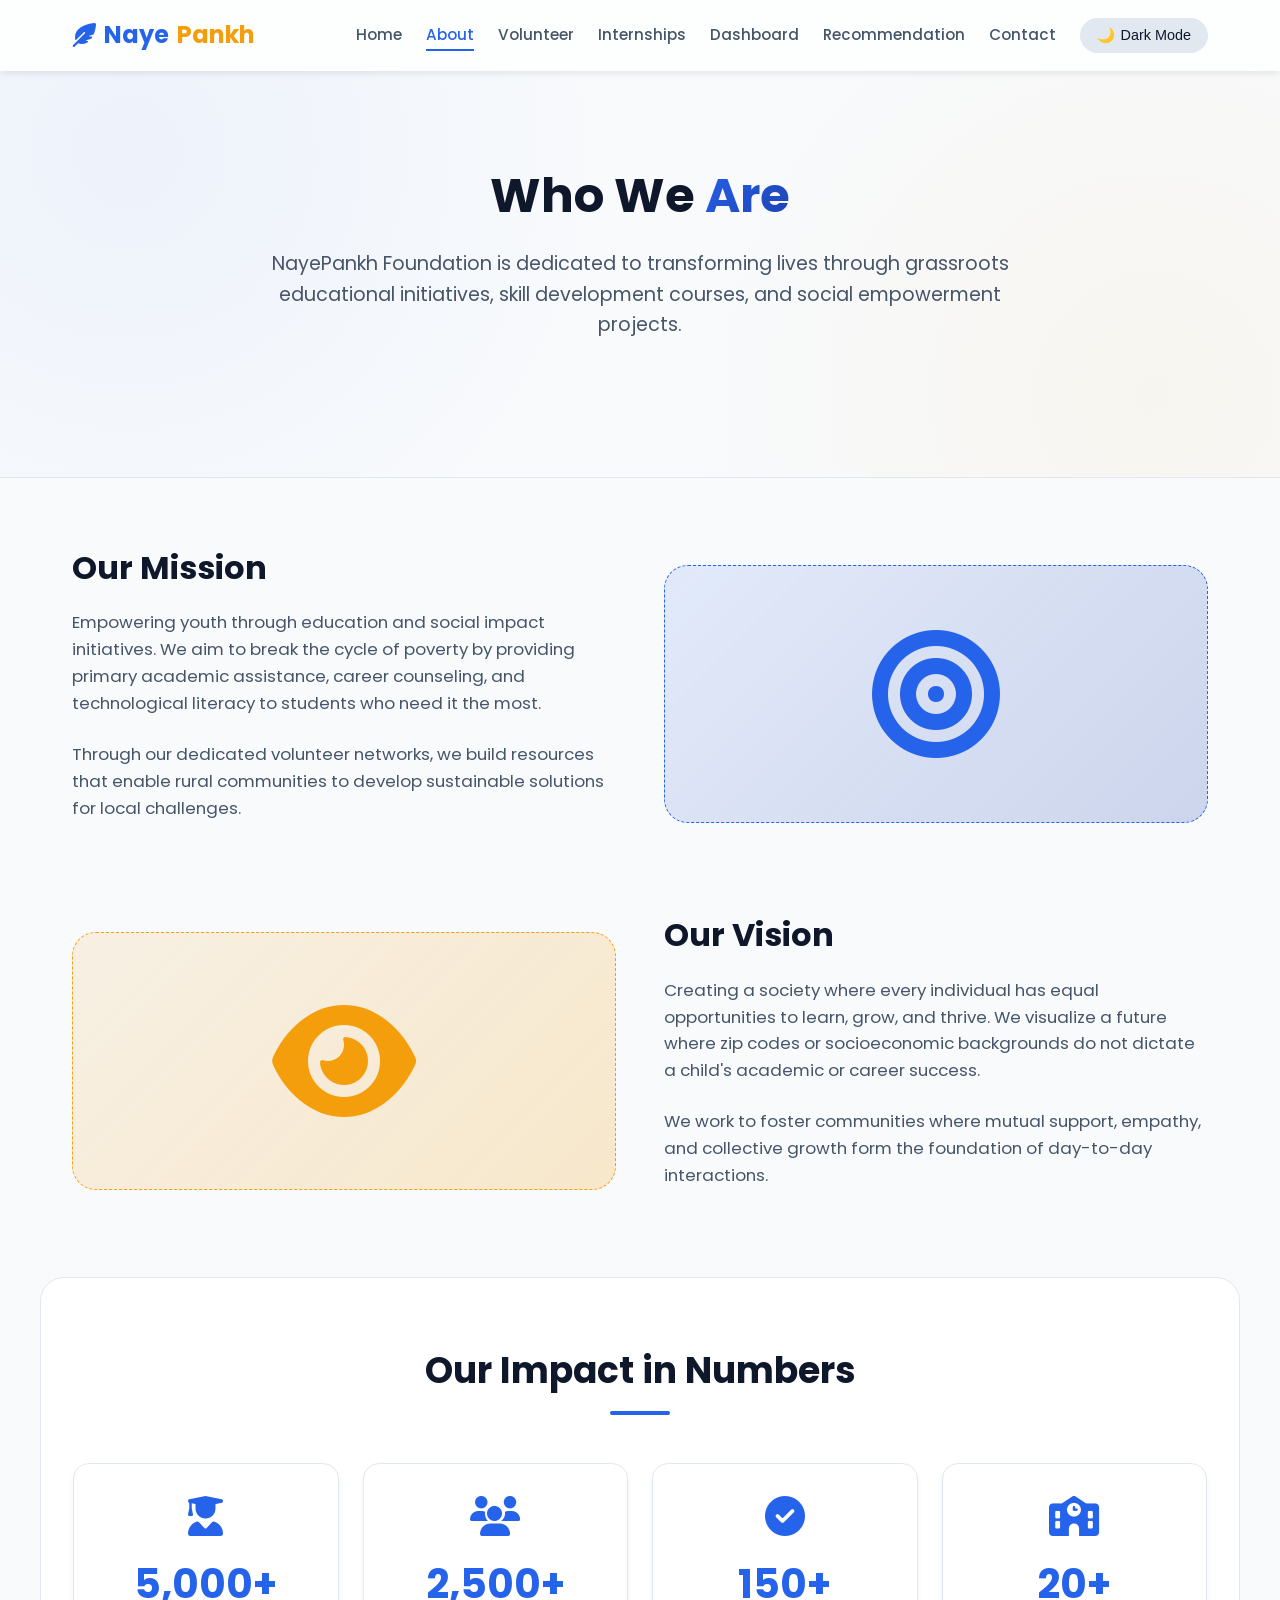
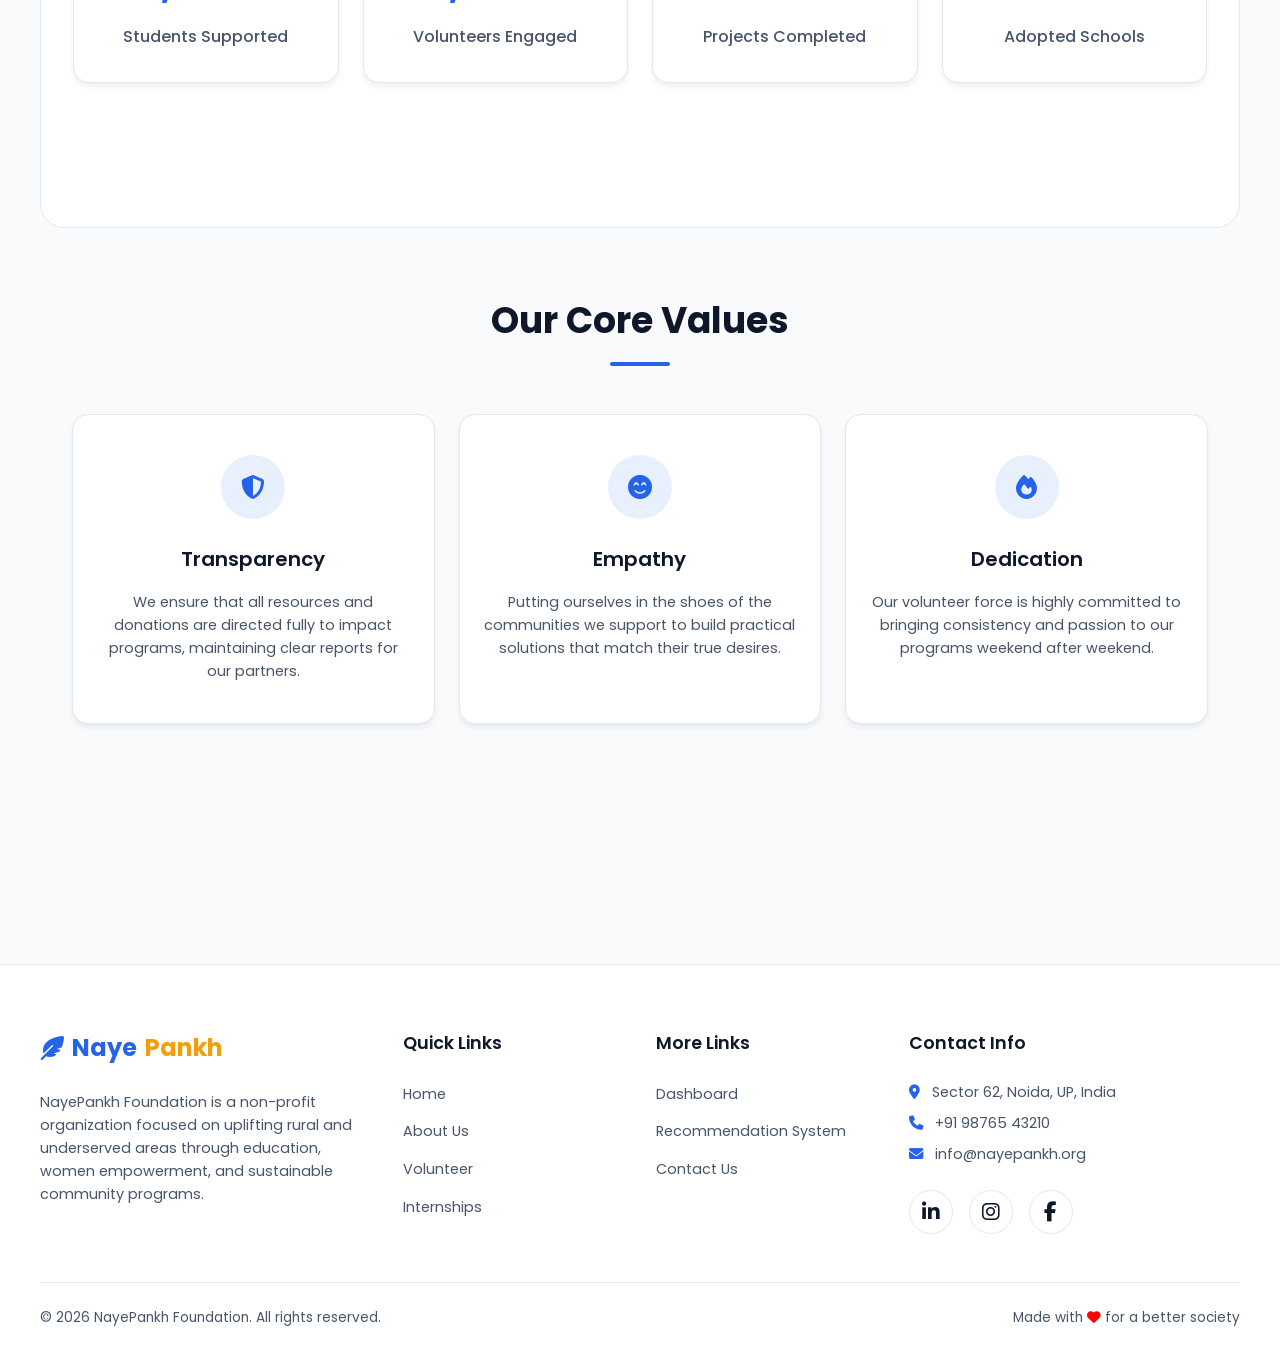
==== about.html @ 159886ed "Add files via upload" ====
<!DOCTYPE html>
<html lang="en">
<head>
  <meta charset="UTF-8">
  <meta name="viewport" content="width=device-width, initial-scale=1.0">
  <title>About Us - NayePankh Foundation</title>
  <!-- Google Fonts Poppins -->
  <link href="https://fonts.googleapis.com/css2?family=Poppins:wght@300;400;500;600;700&display=swap" rel="stylesheet">
  <!-- FontAwesome for Icons -->
  <link rel="stylesheet" href="https://cdnjs.cloudflare.com/ajax/libs/font-awesome/6.4.0/css/all.min.css">
  <!-- Stylesheets -->
  <link rel="stylesheet" href="css/style.css">
  <!-- Darkmode detection script to prevent FOUC -->
  <script src="js/darkmode.js"></script>
</head>
<body>

  <!-- Navigation Bar -->
  <header class="navbar-container">
    <div class="navbar">
      <div class="logo-container">
        <a href="index.html" class="logo">
          <i class="fa-solid fa-feather-pointed"></i> Naye<span>Pankh</span>
        </a>
      </div>
      
      <button class="mobile-nav-toggle" aria-label="Toggle Navigation">
        <span></span>
        <span></span>
        <span></span>
      </button>

      <nav class="nav-links">
        <a href="index.html" class="nav-link">Home</a>
        <a href="about.html" class="nav-link active">About</a>
        <a href="volunteer.html" class="nav-link">Volunteer</a>
        <a href="internship.html" class="nav-link">Internships</a>
        <a href="dashboard.html" class="nav-link">Dashboard</a>
        <a href="recommendation.html" class="nav-link">Recommendation</a>
        <a href="contact.html" class="nav-link">Contact</a>
        <button class="btn-theme-toggle" id="theme-toggle">
          <span id="theme-toggle-icon">🌙</span> <span id="theme-toggle-text">Dark Mode</span>
        </button>
      </nav>
    </div>
  </header>

  <!-- Hero / Header Section -->
  <section class="hero fade-in">
    <div class="hero-content">
      <h1>Who We <span>Are</span></h1>
      <p>NayePankh Foundation is dedicated to transforming lives through grassroots educational initiatives, skill development courses, and social empowerment projects.</p>
    </div>
  </section>

  <!-- Mission & Vision Section -->
  <section class="container slide-up">
    <div class="about-sections">
      
      <!-- Mission Row -->
      <div class="about-row">
        <div class="about-text">
          <h3>Our Mission</h3>
          <p>Empowering youth through education and social impact initiatives. We aim to break the cycle of poverty by providing primary academic assistance, career counseling, and technological literacy to students who need it the most.</p>
          <p>Through our dedicated volunteer networks, we build resources that enable rural communities to develop sustainable solutions for local challenges.</p>
        </div>
        <div style="background: linear-gradient(135deg, rgba(37,99,235,0.1) 0%, rgba(30,64,175,0.2) 100%); border-radius: 24px; padding: 4rem 2rem; display: flex; justify-content: center; align-items: center; border: 1px dashed var(--primary);">
          <i class="fa-solid fa-bullseye" style="font-size: 8rem; color: var(--primary);"></i>
        </div>
      </div>

      <!-- Vision Row -->
      <div class="about-row" style="direction: rtl;">
        <!-- Text container goes left visually in light modes, but we override typography direction below -->
        <div class="about-text" style="direction: ltr; text-align: left;">
          <h3>Our Vision</h3>
          <p>Creating a society where every individual has equal opportunities to learn, grow, and thrive. We visualize a future where zip codes or socioeconomic backgrounds do not dictate a child's academic or career success.</p>
          <p>We work to foster communities where mutual support, empathy, and collective growth form the foundation of day-to-day interactions.</p>
        </div>
        <div style="background: linear-gradient(135deg, rgba(245,158,11,0.1) 0%, rgba(245,158,11,0.2) 100%); border-radius: 24px; padding: 4rem 2rem; display: flex; justify-content: center; align-items: center; border: 1px dashed var(--accent);">
          <i class="fa-solid fa-eye" style="font-size: 8rem; color: var(--accent);"></i>
        </div>
      </div>

    </div>
  </section>

  <!-- Impact Metrics Section -->
  <section class="container slide-up" style="background-color: var(--surface); border-radius: 24px; border: 1px solid var(--border-color); padding: 4rem 2rem;">
    <h2 class="section-title">Our Impact in Numbers</h2>
    <div class="stats-grid">
      <div class="stats-card hover-scale">
        <i class="fa-solid fa-user-graduate" style="font-size: 2.5rem; color: var(--primary); margin-bottom: 1rem;"></i>
        <h3>5,000+</h3>
        <p>Students Supported</p>
      </div>
      <div class="stats-card hover-scale">
        <i class="fa-solid fa-users" style="font-size: 2.5rem; color: var(--primary); margin-bottom: 1rem;"></i>
        <h3>2,500+</h3>
        <p>Volunteers Engaged</p>
      </div>
      <div class="stats-card hover-scale">
        <i class="fa-solid fa-circle-check" style="font-size: 2.5rem; color: var(--primary); margin-bottom: 1rem;"></i>
        <h3>150+</h3>
        <p>Projects Completed</p>
      </div>
      <div class="stats-card hover-scale">
        <i class="fa-solid fa-school" style="font-size: 2.5rem; color: var(--primary); margin-bottom: 1rem;"></i>
        <h3>20+</h3>
        <p>Adopted Schools</p>
      </div>
    </div>
  </section>

  <!-- Core Values -->
  <section class="container slide-up">
    <h2 class="section-title">Our Core Values</h2>
    <div class="programs-grid" style="grid-template-columns: repeat(3, 1fr);">
      <div class="program-card hover-scale">
        <div class="icon-wrapper">
          <i class="fa-solid fa-shield-halved"></i>
        </div>
        <h4>Transparency</h4>
        <p>We ensure that all resources and donations are directed fully to impact programs, maintaining clear reports for our partners.</p>
      </div>
      <div class="program-card hover-scale">
        <div class="icon-wrapper">
          <i class="fa-solid fa-face-smile-beam"></i>
        </div>
        <h4>Empathy</h4>
        <p>Putting ourselves in the shoes of the communities we support to build practical solutions that match their true desires.</p>
      </div>
      <div class="program-card hover-scale">
        <div class="icon-wrapper">
          <i class="fa-solid fa-fire"></i>
        </div>
        <h4>Dedication</h4>
        <p>Our volunteer force is highly committed to bringing consistency and passion to our programs weekend after weekend.</p>
      </div>
    </div>
  </section>

  <!-- Footer Section -->
  <footer class="footer-container">
    <div class="footer">
      <div class="footer-col">
        <a href="index.html" class="logo" style="margin-bottom: 1.5rem; display: inline-flex;">
          <i class="fa-solid fa-feather-pointed"></i> Naye<span>Pankh</span>
        </a>
        <p>NayePankh Foundation is a non-profit organization focused on uplifting rural and underserved areas through education, women empowerment, and sustainable community programs.</p>
      </div>
      <div class="footer-col">
        <h4>Quick Links</h4>
        <ul class="footer-links">
          <li><a href="index.html">Home</a></li>
          <li><a href="about.html">About Us</a></li>
          <li><a href="volunteer.html">Volunteer</a></li>
          <li><a href="internship.html">Internships</a></li>
        </ul>
      </div>
      <div class="footer-col">
        <h4>More Links</h4>
        <ul class="footer-links">
          <li><a href="dashboard.html">Dashboard</a></li>
          <li><a href="recommendation.html">Recommendation System</a></li>
          <li><a href="contact.html">Contact Us</a></li>
        </ul>
      </div>
      <div class="footer-col">
        <h4>Contact Info</h4>
        <p style="margin-bottom: 0.5rem;"><i class="fa-solid fa-location-dot" style="color: var(--primary); margin-right: 0.5rem;"></i> Sector 62, Noida, UP, India</p>
        <p style="margin-bottom: 0.5rem;"><i class="fa-solid fa-phone" style="color: var(--primary); margin-right: 0.5rem;"></i> +91 98765 43210</p>
        <p style="margin-bottom: 1rem;"><i class="fa-solid fa-envelope" style="color: var(--primary); margin-right: 0.5rem;"></i> info@nayepankh.org</p>
        <div class="social-links">
          <a href="https://linkedin.com" target="_blank" class="social-btn" aria-label="LinkedIn"><i class="fa-brands fa-linkedin-in"></i></a>
          <a href="https://instagram.com" target="_blank" class="social-btn" aria-label="Instagram"><i class="fa-brands fa-instagram"></i></a>
          <a href="https://facebook.com" target="_blank" class="social-btn" aria-label="Facebook"><i class="fa-brands fa-facebook-f"></i></a>
        </div>
      </div>
    </div>
    <div class="footer-bottom">
      <p>&copy; 2026 NayePankh Foundation. All rights reserved.</p>
      <p>Made with <i class="fa-solid fa-heart" style="color: red;"></i> for a better society</p>
    </div>
  </footer>

  <!-- Scripts -->
  <script src="js/script.js"></script>
</body>
</html>
---- css/style.css ----
/* Custom Fonts */
@import url('https://fonts.googleapis.com/css2?family=Poppins:wght@300;400;500;600;700&display=swap');

/* CSS variables for light theme (default) */
:root {
  --primary: #2563eb;
  --primary-hover: #1d4ed8;
  --secondary: #1e40af;
  --accent: #f59e0b;
  --background: #f8fafc;
  --surface: #ffffff;
  --text-primary: #0f172a;
  --text-secondary: #475569;
  --border-color: #e2e8f0;
  --shadow-color: rgba(15, 23, 42, 0.08);
  --shadow-hover: rgba(37, 99, 235, 0.15);
  --glass-bg: rgba(255, 255, 255, 0.7);
  --glass-border: rgba(255, 255, 255, 0.4);
  --font-family: 'Poppins', sans-serif;
  --transition-speed: 0.3s;
}

/* Dark mode theme overrides */
body.dark-mode {
  --background: #0f172a;
  --surface: #1e293b;
  --text-primary: #f8fafc;
  --text-secondary: #94a3b8;
  --border-color: #334155;
  --shadow-color: rgba(0, 0, 0, 0.25);
  --shadow-hover: rgba(37, 99, 235, 0.25);
  --glass-bg: rgba(30, 41, 59, 0.7);
  --glass-border: rgba(255, 255, 255, 0.1);
}

/* Global Reset */
* {
  margin: 0;
  padding: 0;
  box-sizing: border-box;
}

body {
  font-family: var(--font-family);
  background-color: var(--background);
  color: var(--text-primary);
  line-height: 1.6;
  transition: background-color var(--transition-speed), color var(--transition-speed);
  overflow-x: hidden;
}

a {
  text-decoration: none;
  color: inherit;
}

ul {
  list-style: none;
}

img {
  max-width: 100%;
  height: auto;
  display: block;
}

/* Navigation Bar */
.navbar-container {
  position: sticky;
  top: 0;
  width: 100%;
  z-index: 1000;
  background-color: var(--glass-bg);
  backdrop-filter: blur(12px);
  -webkit-backdrop-filter: blur(12px);
  border-bottom: 1px solid var(--glass-border);
  box-shadow: 0 4px 6px -1px var(--shadow-color);
  transition: background-color var(--transition-speed);
}

.navbar {
  max-width: 1200px;
  margin: 0 auto;
  padding: 1rem 2rem;
  display: flex;
  justify-content: space-between;
  align-items: center;
}

.logo-container {
  display: flex;
  align-items: center;
  gap: 0.5rem;
}

.logo {
  font-weight: 700;
  font-size: 1.5rem;
  color: var(--primary);
  display: flex;
  align-items: center;
  gap: 0.5rem;
}

.logo span {
  color: var(--accent);
}

.nav-links {
  display: flex;
  align-items: center;
  gap: 1.5rem;
}

.nav-link {
  font-size: 0.95rem;
  font-weight: 500;
  color: var(--text-secondary);
  transition: color var(--transition-speed);
  position: relative;
  padding: 0.25rem 0;
}

.nav-link:hover,
.nav-link.active {
  color: var(--primary);
}

.nav-link::after {
  content: '';
  position: absolute;
  bottom: 0;
  left: 0;
  width: 0;
  height: 2px;
  background-color: var(--primary);
  transition: width var(--transition-speed);
}

.nav-link:hover::after,
.nav-link.active::after {
  width: 100%;
}

/* Buttons */
.btn {
  display: inline-flex;
  align-items: center;
  justify-content: center;
  padding: 0.75rem 1.5rem;
  font-size: 0.95rem;
  font-weight: 600;
  border-radius: 8px;
  cursor: pointer;
  transition: all var(--transition-speed);
  border: none;
  gap: 0.5rem;
}

.btn-primary {
  background-color: var(--primary);
  color: #ffffff;
}

.btn-primary:hover {
  background-color: var(--primary-hover);
  box-shadow: 0 4px 12px var(--shadow-hover);
  transform: translateY(-2px);
}

.btn-secondary {
  background-color: transparent;
  color: var(--primary);
  border: 2px solid var(--primary);
}

.btn-secondary:hover {
  background-color: var(--primary);
  color: #ffffff;
  transform: translateY(-2px);
}

.btn-theme-toggle {
  background-color: var(--border-color);
  color: var(--text-primary);
  font-size: 0.9rem;
  padding: 0.5rem 1rem;
  border-radius: 20px;
  border: 1px solid var(--border-color);
  display: flex;
  align-items: center;
  gap: 0.35rem;
}

.btn-theme-toggle:hover {
  opacity: 0.9;
  transform: translateY(-1px);
}

/* Mobile Toggle Hamburger */
.mobile-nav-toggle {
  display: none;
  background: none;
  border: none;
  cursor: pointer;
  padding: 0.5rem;
}

.mobile-nav-toggle span {
  display: block;
  width: 25px;
  height: 3px;
  background-color: var(--text-primary);
  margin: 5px 0;
  transition: all var(--transition-speed);
}

/* Container */
.container {
  max-width: 1200px;
  margin: 0 auto;
  padding: 4rem 2rem;
}

/* Hero Section */
.hero {
  position: relative;
  overflow: hidden;
  padding: 6rem 2rem;
  background: radial-gradient(circle at 10% 20%, rgba(37, 99, 235, 0.05) 0%, transparent 40%),
              radial-gradient(circle at 90% 80%, rgba(245, 158, 11, 0.05) 0%, transparent 40%);
  text-align: center;
  border-bottom: 1px solid var(--border-color);
}

.hero-content {
  max-width: 800px;
  margin: 0 auto;
}

.hero h1 {
  font-size: 3rem;
  font-weight: 700;
  line-height: 1.2;
  margin-bottom: 1.5rem;
  color: var(--text-primary);
}

.hero h1 span {
  background: linear-gradient(135deg, var(--primary), var(--secondary));
  -webkit-background-clip: text;
  -webkit-text-fill-color: transparent;
}

.hero p {
  font-size: 1.2rem;
  color: var(--text-secondary);
  margin-bottom: 2.5rem;
}

.hero-cta {
  display: flex;
  justify-content: center;
  gap: 1rem;
}

/* Stats Cards Grid */
.section-title {
  font-size: 2.25rem;
  font-weight: 700;
  text-align: center;
  margin-bottom: 3rem;
  position: relative;
  padding-bottom: 1rem;
}

.section-title::after {
  content: '';
  position: absolute;
  bottom: 0;
  left: 50%;
  transform: translateX(-50%);
  width: 60px;
  height: 4px;
  background-color: var(--primary);
  border-radius: 2px;
}

.stats-grid {
  display: grid;
  grid-template-columns: repeat(4, 1fr);
  gap: 1.5rem;
  margin-bottom: 5rem;
}

.stats-card {
  background-color: var(--surface);
  border: 1px solid var(--border-color);
  border-radius: 16px;
  padding: 2rem 1.5rem;
  text-align: center;
  box-shadow: 0 4px 6px -1px var(--shadow-color);
  transition: all var(--transition-speed);
}

.stats-card:hover {
  transform: translateY(-8px);
  box-shadow: 0 12px 20px -3px var(--shadow-hover);
  border-color: var(--primary);
}

.stats-card h3 {
  font-size: 2.5rem;
  font-weight: 700;
  color: var(--primary);
  margin-bottom: 0.5rem;
}

.stats-card p {
  font-size: 1rem;
  color: var(--text-secondary);
  font-weight: 500;
}

/* Programs Section */
.programs-grid {
  display: grid;
  grid-template-columns: repeat(4, 1fr);
  gap: 1.5rem;
  margin-bottom: 5rem;
}

.program-card {
  background-color: var(--surface);
  border: 1px solid var(--border-color);
  border-radius: 16px;
  padding: 2.5rem 1.5rem;
  text-align: center;
  box-shadow: 0 4px 6px -1px var(--shadow-color);
  transition: all var(--transition-speed);
  display: flex;
  flex-direction: column;
  align-items: center;
}

.program-card .icon-wrapper {
  width: 64px;
  height: 64px;
  background-color: rgba(37, 99, 235, 0.1);
  color: var(--primary);
  border-radius: 50%;
  display: flex;
  align-items: center;
  justify-content: center;
  font-size: 1.5rem;
  margin-bottom: 1.5rem;
  transition: background-color var(--transition-speed);
}

.program-card:hover .icon-wrapper {
  background-color: var(--primary);
  color: #ffffff;
}

.program-card h4 {
  font-size: 1.25rem;
  font-weight: 600;
  margin-bottom: 1rem;
  color: var(--text-primary);
}

.program-card p {
  font-size: 0.9rem;
  color: var(--text-secondary);
}

/* Testimonials Section */
.testimonials-grid {
  display: grid;
  grid-template-columns: repeat(3, 1fr);
  gap: 1.5rem;
  margin-bottom: 2rem;
}

.testimonial-card {
  background-color: var(--surface);
  border: 1px solid var(--border-color);
  border-radius: 16px;
  padding: 2rem;
  box-shadow: 0 4px 6px -1px var(--shadow-color);
  transition: all var(--transition-speed);
  position: relative;
}

.testimonial-card:hover {
  transform: translateY(-5px);
  box-shadow: 0 10px 15px -3px var(--shadow-hover);
}

.testimonial-card .quote-icon {
  font-size: 2.5rem;
  color: rgba(37, 99, 235, 0.15);
  position: absolute;
  top: 1rem;
  right: 1.5rem;
}

.testimonial-card p {
  font-size: 0.95rem;
  color: var(--text-secondary);
  font-style: italic;
  margin-bottom: 1.5rem;
}

.testimonial-author {
  display: flex;
  align-items: center;
  gap: 1rem;
}

.author-avatar {
  width: 48px;
  height: 48px;
  border-radius: 50%;
  background-color: var(--secondary);
  color: #ffffff;
  display: flex;
  align-items: center;
  justify-content: center;
  font-weight: 600;
  font-size: 1.1rem;
}

.author-info h5 {
  font-size: 1rem;
  font-weight: 600;
  color: var(--text-primary);
}

.author-info span {
  font-size: 0.8rem;
  color: var(--text-secondary);
}

/* Forms (Volunteer / Internship / Contact) */
.form-container {
  max-width: 650px;
  margin: 0 auto;
  background-color: var(--surface);
  border: 1px solid var(--border-color);
  border-radius: 20px;
  padding: 3rem;
  box-shadow: 0 10px 25px -5px var(--shadow-color);
}

.form-title {
  text-align: center;
  margin-bottom: 2rem;
}

.form-group {
  margin-bottom: 1.5rem;
}

.form-group label {
  display: block;
  font-size: 0.9rem;
  font-weight: 600;
  margin-bottom: 0.5rem;
  color: var(--text-primary);
}

.form-control {
  width: 100%;
  padding: 0.75rem 1rem;
  font-size: 0.95rem;
  border-radius: 8px;
  border: 1px solid var(--border-color);
  background-color: var(--background);
  color: var(--text-primary);
  font-family: var(--font-family);
  transition: border-color var(--transition-speed), box-shadow var(--transition-speed);
}

.form-control:focus {
  outline: none;
  border-color: var(--primary);
  box-shadow: 0 0 0 3px rgba(37, 99, 235, 0.15);
}

textarea.form-control {
  resize: vertical;
  min-height: 120px;
}

/* Dashboard Page styles */
.dashboard-grid {
  display: grid;
  grid-template-columns: repeat(4, 1fr);
  gap: 1.5rem;
  margin-bottom: 3rem;
}

.chart-row {
  display: grid;
  grid-template-columns: 1fr 1fr;
  gap: 2rem;
  margin-top: 2rem;
}

.chart-card {
  background-color: var(--surface);
  border: 1px solid var(--border-color);
  border-radius: 20px;
  padding: 2rem;
  box-shadow: 0 4px 6px -1px var(--shadow-color);
  height: 400px;
  display: flex;
  flex-direction: column;
}

.chart-card h4 {
  font-size: 1.15rem;
  font-weight: 600;
  margin-bottom: 1.5rem;
  color: var(--text-primary);
}

.chart-wrapper {
  position: relative;
  flex-grow: 1;
  height: calc(100% - 40px);
}

/* Recommendation Page styles */
.rec-card {
  max-width: 700px;
  margin: 0 auto;
  background-color: var(--surface);
  border: 1px solid var(--border-color);
  border-radius: 20px;
  padding: 3rem;
  box-shadow: 0 10px 25px -5px var(--shadow-color);
}

.rec-result {
  margin-top: 2.5rem;
  padding: 2rem;
  background-color: var(--background);
  border-radius: 12px;
  border-left: 6px solid var(--accent);
  display: none;
  animation: slideUp 0.4s ease-out forwards;
}

.rec-result.active {
  display: block;
}

.rec-result-title {
  font-size: 1.4rem;
  font-weight: 700;
  color: var(--primary);
  margin-bottom: 0.5rem;
}

/* Contact Page Grid */
.contact-layout {
  display: grid;
  grid-template-columns: 1.2fr 1fr;
  gap: 3rem;
}

.contact-info-cards {
  display: flex;
  flex-direction: column;
  gap: 1.5rem;
}

.contact-info-card {
  background-color: var(--surface);
  border: 1px solid var(--border-color);
  border-radius: 16px;
  padding: 2rem;
  box-shadow: 0 4px 6px -1px var(--shadow-color);
  display: flex;
  align-items: flex-start;
  gap: 1.25rem;
}

.contact-info-card .info-icon {
  font-size: 1.5rem;
  color: var(--primary);
  padding: 0.75rem;
  background-color: rgba(37, 99, 235, 0.1);
  border-radius: 12px;
}

.contact-info-card h4 {
  font-size: 1.1rem;
  font-weight: 600;
  margin-bottom: 0.25rem;
}

.contact-info-card p,
.contact-info-card a {
  font-size: 0.9rem;
  color: var(--text-secondary);
}

.social-links {
  display: flex;
  gap: 1rem;
  margin-top: 1.5rem;
}

.social-btn {
  width: 44px;
  height: 44px;
  background-color: var(--surface);
  border: 1px solid var(--border-color);
  border-radius: 50%;
  display: flex;
  align-items: center;
  justify-content: center;
  color: var(--text-primary);
  font-size: 1.25rem;
  transition: all var(--transition-speed);
}

.social-btn:hover {
  background-color: var(--primary);
  color: #ffffff;
  border-color: var(--primary);
  transform: translateY(-3px);
}

/* About Us Layout */
.about-sections {
  display: flex;
  flex-direction: column;
  gap: 4rem;
}

.about-row {
  display: grid;
  grid-template-columns: 1fr 1fr;
  gap: 3rem;
  align-items: center;
}

.about-text h3 {
  font-size: 2rem;
  font-weight: 700;
  margin-bottom: 1rem;
  color: var(--text-primary);
}

.about-text p {
  color: var(--text-secondary);
  font-size: 1.05rem;
  margin-bottom: 1.5rem;
}

/* Footer Section */
.footer-container {
  background-color: var(--surface);
  border-top: 1px solid var(--border-color);
  padding: 4rem 2rem 2rem;
  margin-top: 6rem;
  transition: background-color var(--transition-speed);
}

.footer {
  max-width: 1200px;
  margin: 0 auto;
  display: grid;
  grid-template-columns: 1.5fr 1fr 1fr 1.5fr;
  gap: 2rem;
}

.footer-col h4 {
  font-size: 1.1rem;
  font-weight: 600;
  margin-bottom: 1.5rem;
  color: var(--text-primary);
}

.footer-col p {
  font-size: 0.9rem;
  color: var(--text-secondary);
  line-height: 1.6;
}

.footer-links li {
  margin-bottom: 0.75rem;
}

.footer-links a {
  font-size: 0.9rem;
  color: var(--text-secondary);
  transition: color var(--transition-speed);
}

.footer-links a:hover {
  color: var(--primary);
  padding-left: 4px;
}

.footer-bottom {
  max-width: 1200px;
  margin: 3rem auto 0;
  padding-top: 1.5rem;
  border-top: 1px solid var(--border-color);
  display: flex;
  justify-content: space-between;
  align-items: center;
  font-size: 0.85rem;
  color: var(--text-secondary);
}

/* Animations */
.fade-in {
  opacity: 0;
  transform: translateY(0);
  transition: opacity 0.6s ease-out, transform 0.6s ease-out;
}

.slide-up {
  opacity: 0;
  transform: translateY(30px);
  transition: opacity 0.8s ease-out, transform 0.8s ease-out;
}

.fade-in.appear,
.slide-up.appear {
  opacity: 1;
  transform: translateY(0);
}

.hover-scale {
  transition: transform var(--transition-speed);
}

.hover-scale:hover {
  transform: scale(1.05);
}

@keyframes slideUp {
  from {
    opacity: 0;
    transform: translateY(20px);
  }
  to {
    opacity: 1;
    transform: translateY(0);
  }
}

/* Responsive Design Queries (Phase 11) */
@media (max-width: 1024px) {
  .stats-grid,
  .programs-grid {
    grid-template-columns: repeat(2, 1fr);
  }

  .testimonials-grid {
    grid-template-columns: 1fr 1fr;
  }

  .dashboard-grid {
    grid-template-columns: repeat(2, 1fr);
  }

  .chart-row {
    grid-template-columns: 1fr;
  }

  .footer {
    grid-template-columns: 1fr 1fr;
    gap: 3rem;
  }
}

@media (max-width: 768px) {
  /* Phase 11: mobile navbar */
  .navbar {
    padding: 1rem 1.5rem;
    flex-wrap: wrap;
  }

  .mobile-nav-toggle {
    display: block;
  }

  .mobile-nav-toggle.active span:nth-child(1) {
    transform: translateY(8px) rotate(45deg);
  }

  .mobile-nav-toggle.active span:nth-child(2) {
    opacity: 0;
  }

  .mobile-nav-toggle.active span:nth-child(3) {
    transform: translateY(-8px) rotate(-45deg);
  }

  .nav-links {
    display: none;
    flex-direction: column;
    width: 100%;
    margin-top: 1rem;
    padding-top: 1rem;
    border-top: 1px solid var(--border-color);
    text-align: center;
  }

  .nav-links.active {
    display: flex;
  }

  /* Phase 11: cards display 1fr */
  .stats-grid,
  .programs-grid,
  .testimonials-grid,
  .dashboard-grid {
    grid-template-columns: 1fr;
  }

  .hero h1 {
    font-size: 2.25rem;
  }

  .hero-cta {
    flex-direction: column;
    align-items: center;
  }

  .hero-cta .btn {
    width: 100%;
    max-width: 280px;
  }

  .about-row,
  .contact-layout {
    grid-template-columns: 1fr;
  }

  .form-container,
  .rec-card {
    padding: 2rem 1.5rem;
  }

  .footer {
    grid-template-columns: 1fr;
    gap: 2rem;
  }

  .footer-bottom {
    flex-direction: column;
    gap: 1rem;
    text-align: center;
  }
}

/* Toast Notifications */
.toast-notification {
  position: fixed;
  bottom: 2rem;
  right: 2rem;
  background-color: var(--surface);
  border: 1px solid var(--primary);
  border-left: 5px solid var(--primary);
  box-shadow: 0 10px 15px -3px var(--shadow-color);
  padding: 1rem 1.5rem;
  border-radius: 8px;
  color: var(--text-primary);
  font-weight: 500;
  display: flex;
  align-items: center;
  gap: 0.75rem;
  z-index: 2000;
  animation: slideUp 0.3s ease-out;
}

.toast-success {
  border-color: #10b981;
  border-left-color: #10b981;
}

.toast-success i {
  color: #10b981;
}

.toast-error {
  border-color: #ef4444;
  border-left-color: #ef4444;
}

.toast-error i {
  color: #ef4444;
}
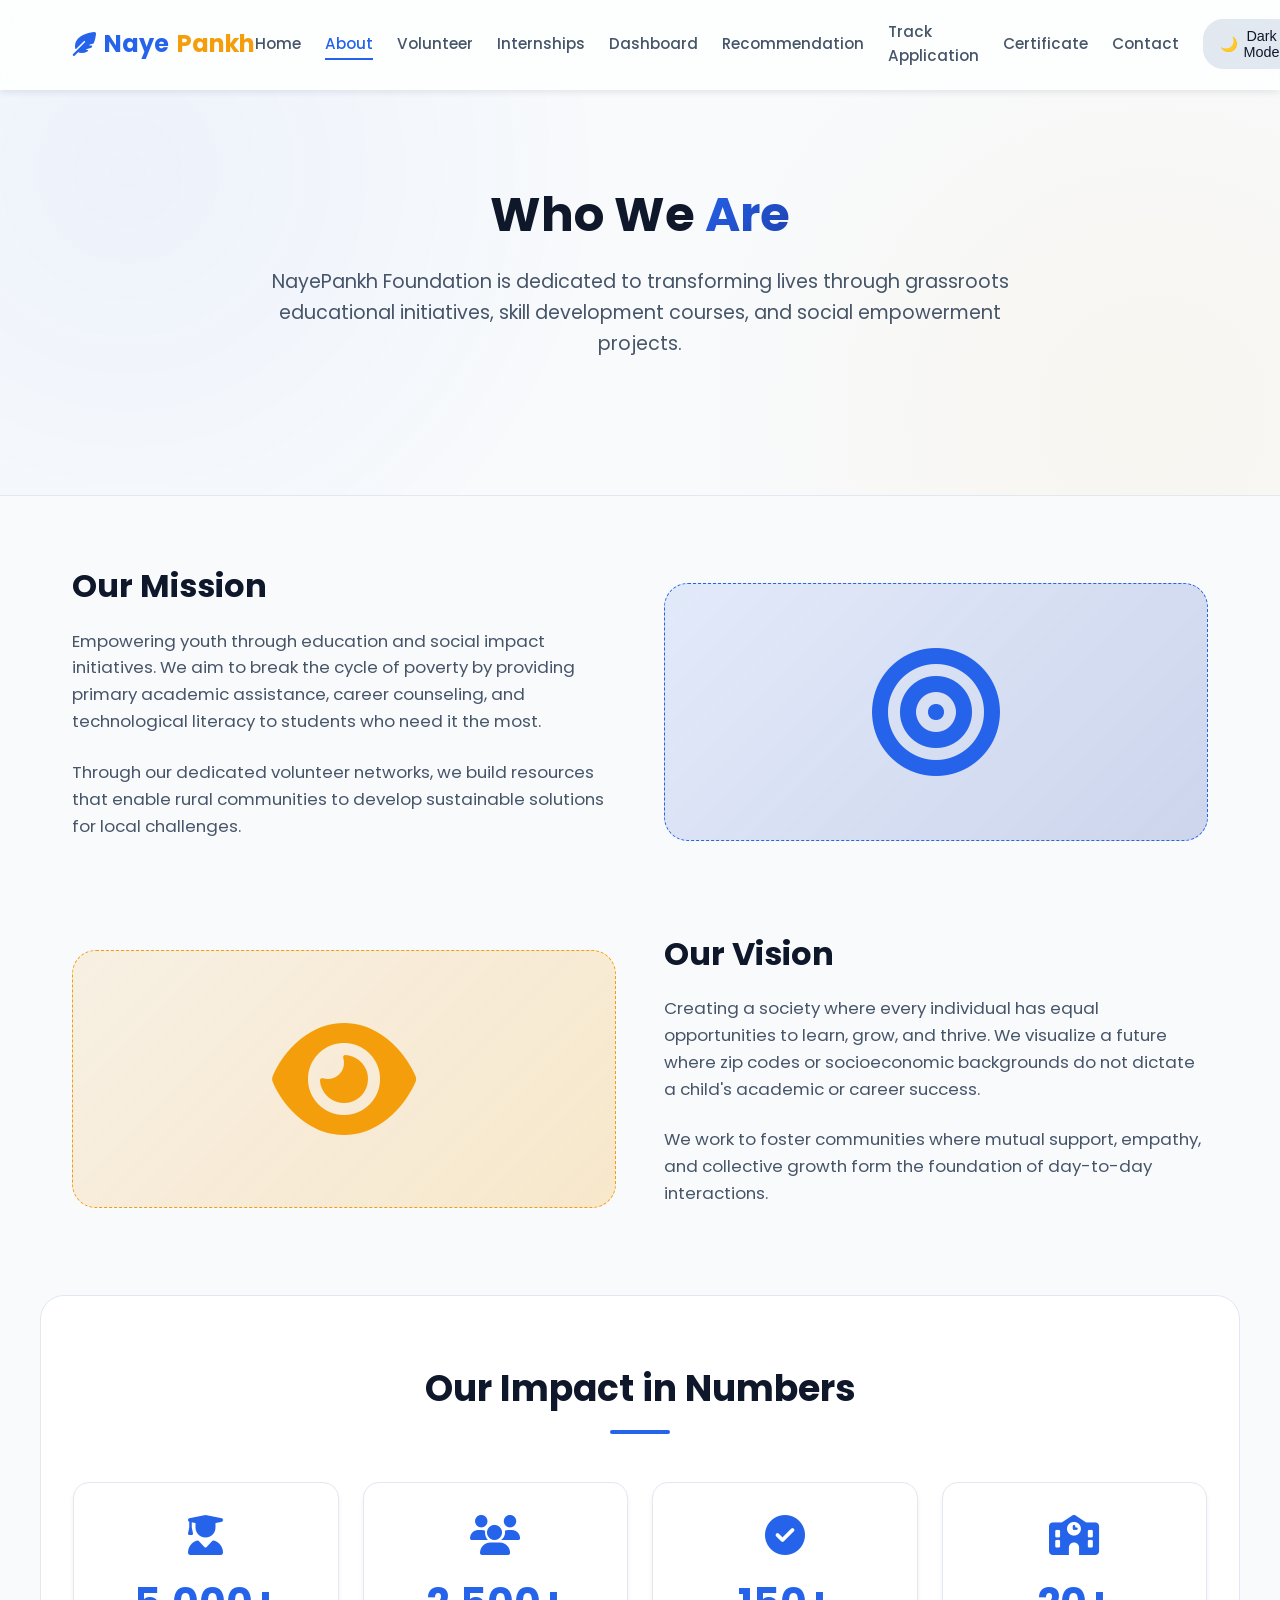
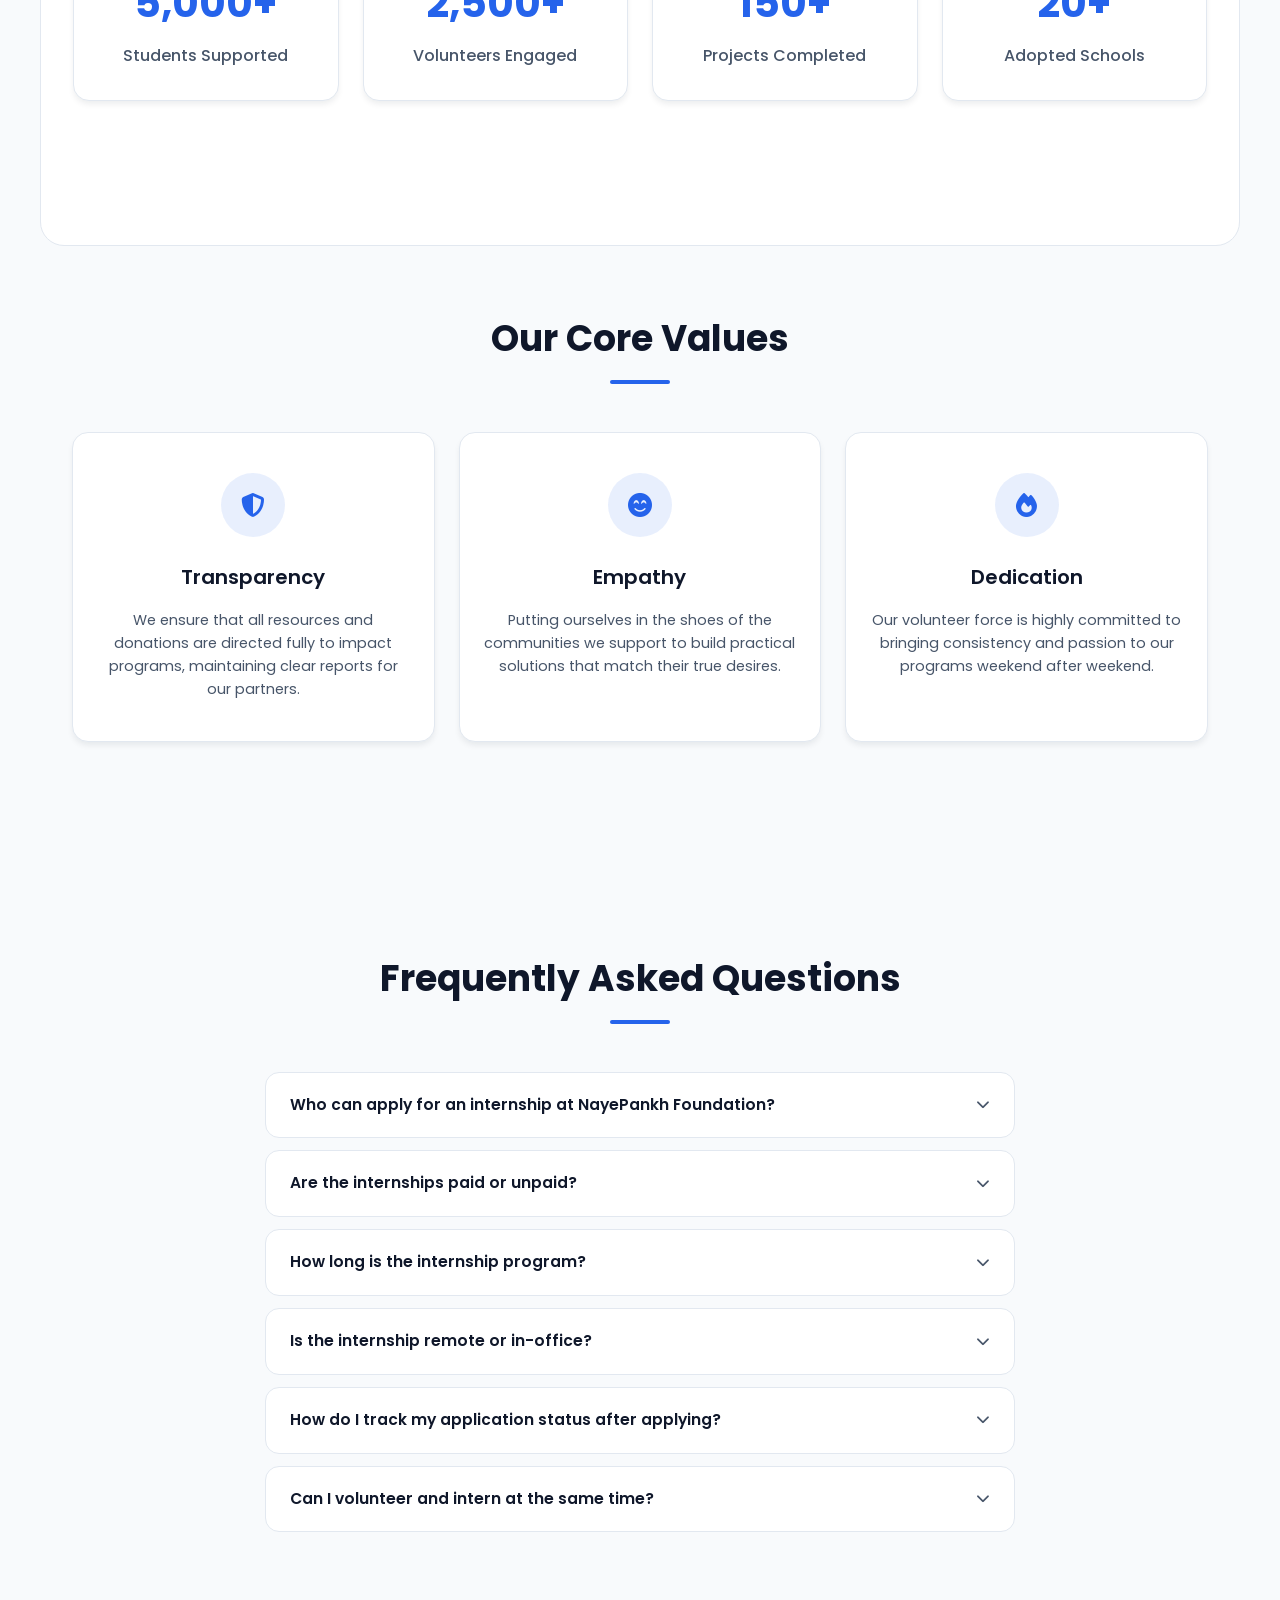
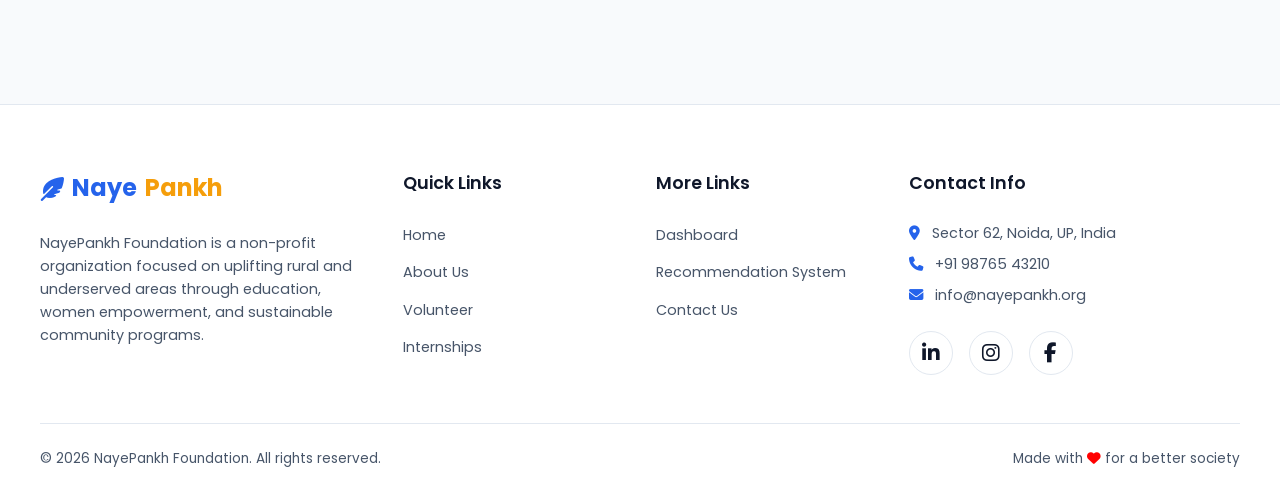
==== commit cd57e512: "Add files via upload" ====
--- a/about.html
+++ b/about.html
@@ -37,6 +37,8 @@
         <a href="internship.html" class="nav-link">Internships</a>
         <a href="dashboard.html" class="nav-link">Dashboard</a>
         <a href="recommendation.html" class="nav-link">Recommendation</a>
+        <a href="tracker.html" class="nav-link">Track Application</a>
+        <a href="certificate.html" class="nav-link">Certificate</a>
         <a href="contact.html" class="nav-link">Contact</a>
         <button class="btn-theme-toggle" id="theme-toggle">
           <span id="theme-toggle-icon">🌙</span> <span id="theme-toggle-text">Dark Mode</span>
@@ -140,6 +142,74 @@
     </div>
   </section>
 
+  <!-- FAQ Section -->
+  <section class="container slide-up">
+    <h2 class="section-title">Frequently Asked Questions</h2>
+    <div class="faq-section">
+
+      <div class="faq-item">
+        <div class="faq-question">
+          Who can apply for an internship at NayePankh Foundation?
+          <i class="fa-solid fa-chevron-down faq-chevron"></i>
+        </div>
+        <div class="faq-answer">
+          <p>Any college or university student from any discipline is welcome to apply. We look for passion, commitment, and a willingness to learn. No prior work experience is required — just bring your enthusiasm and skills!</p>
+        </div>
+      </div>
+
+      <div class="faq-item">
+        <div class="faq-question">
+          Are the internships paid or unpaid?
+          <i class="fa-solid fa-chevron-down faq-chevron"></i>
+        </div>
+        <div class="faq-answer">
+          <p>Our internships are currently unpaid (pro-bono), but you will receive a verifiable Certificate of Completion, a LinkedIn recommendation letter, and invaluable real-world project experience that significantly boosts your portfolio.</p>
+        </div>
+      </div>
+
+      <div class="faq-item">
+        <div class="faq-question">
+          How long is the internship program?
+          <i class="fa-solid fa-chevron-down faq-chevron"></i>
+        </div>
+        <div class="faq-answer">
+          <p>Internship durations range from 1 to 6 months depending on the role. Most technical roles (Web Dev, ML, Python) are 2–3 months, while design roles are typically 2 months. You can check specific durations on the Internships page.</p>
+        </div>
+      </div>
+
+      <div class="faq-item">
+        <div class="faq-question">
+          Is the internship remote or in-office?
+          <i class="fa-solid fa-chevron-down faq-chevron"></i>
+        </div>
+        <div class="faq-answer">
+          <p>All our internships are 100% remote. You can work from anywhere in India (or the world!) as long as you have a stable internet connection and are able to attend virtual team meetings.</p>
+        </div>
+      </div>
+
+      <div class="faq-item">
+        <div class="faq-question">
+          How do I track my application status after applying?
+          <i class="fa-solid fa-chevron-down faq-chevron"></i>
+        </div>
+        <div class="faq-answer">
+          <p>We have a dedicated <a href="tracker.html" style="color:var(--primary);font-weight:600;">Application Tracker</a> page. Simply enter the email address you used to apply and you'll see a live status update showing where you are in the selection process.</p>
+        </div>
+      </div>
+
+      <div class="faq-item">
+        <div class="faq-question">
+          Can I volunteer and intern at the same time?
+          <i class="fa-solid fa-chevron-down faq-chevron"></i>
+        </div>
+        <div class="faq-answer">
+          <p>Yes! Many of our team members both volunteer and intern simultaneously. In fact, active volunteers are given preference during the internship selection process as they already understand our culture and mission.</p>
+        </div>
+      </div>
+
+    </div>
+  </section>
+
   <!-- Footer Section -->
   <footer class="footer-container">
     <div class="footer">
--- a/css/style.css
+++ b/css/style.css
@@ -900,3 +900,732 @@
 .toast-error i {
   color: #ef4444;
 }
+
+/* =========================================================================
+   FEATURE 1: Animated Counter Numbers
+   ========================================================================= */
+.counter-num {
+  display: inline-block;
+  transition: transform 0.2s;
+}
+
+/* =========================================================================
+   FEATURE 2: Internship Role Cards
+   ========================================================================= */
+.roles-showcase {
+  display: grid;
+  grid-template-columns: repeat(3, 1fr);
+  gap: 1.25rem;
+  margin-bottom: 3rem;
+}
+
+.role-card {
+  background-color: var(--surface);
+  border: 2px solid var(--border-color);
+  border-radius: 16px;
+  padding: 1.5rem;
+  cursor: pointer;
+  transition: all 0.3s ease;
+  position: relative;
+  overflow: hidden;
+}
+
+.role-card::before {
+  content: '';
+  position: absolute;
+  top: 0; left: 0; right: 0;
+  height: 4px;
+  background: linear-gradient(90deg, var(--primary), var(--accent));
+  transform: scaleX(0);
+  transform-origin: left;
+  transition: transform 0.3s ease;
+}
+
+.role-card:hover::before,
+.role-card.selected::before {
+  transform: scaleX(1);
+}
+
+.role-card:hover {
+  border-color: var(--primary);
+  box-shadow: 0 8px 24px var(--shadow-hover);
+  transform: translateY(-4px);
+}
+
+.role-card.selected {
+  border-color: var(--primary);
+  background: linear-gradient(135deg, rgba(37,99,235,0.05) 0%, rgba(245,158,11,0.03) 100%);
+  box-shadow: 0 8px 24px var(--shadow-hover);
+}
+
+.role-card .role-icon {
+  width: 48px;
+  height: 48px;
+  background: rgba(37,99,235,0.1);
+  border-radius: 12px;
+  display: flex;
+  align-items: center;
+  justify-content: center;
+  font-size: 1.3rem;
+  color: var(--primary);
+  margin-bottom: 1rem;
+  transition: all 0.3s;
+}
+
+.role-card:hover .role-icon,
+.role-card.selected .role-icon {
+  background: var(--primary);
+  color: #fff;
+}
+
+.role-card h4 {
+  font-size: 1rem;
+  font-weight: 600;
+  color: var(--text-primary);
+  margin-bottom: 0.5rem;
+}
+
+.role-card .role-tags {
+  display: flex;
+  flex-wrap: wrap;
+  gap: 0.4rem;
+  margin-top: 0.75rem;
+}
+
+.role-tag {
+  background: rgba(37,99,235,0.08);
+  color: var(--primary);
+  font-size: 0.72rem;
+  font-weight: 600;
+  padding: 0.2rem 0.6rem;
+  border-radius: 20px;
+  letter-spacing: 0.02em;
+}
+
+.role-card .role-meta {
+  font-size: 0.8rem;
+  color: var(--text-secondary);
+  margin-top: 0.5rem;
+  display: flex;
+  gap: 1rem;
+}
+
+.role-card .role-meta span {
+  display: flex;
+  align-items: center;
+  gap: 0.3rem;
+}
+
+.role-card .selected-badge {
+  position: absolute;
+  top: 0.75rem;
+  right: 0.75rem;
+  width: 24px;
+  height: 24px;
+  background: var(--primary);
+  border-radius: 50%;
+  display: flex;
+  align-items: center;
+  justify-content: center;
+  color: #fff;
+  font-size: 0.75rem;
+  opacity: 0;
+  transform: scale(0);
+  transition: all 0.25s ease;
+}
+
+.role-card.selected .selected-badge {
+  opacity: 1;
+  transform: scale(1);
+}
+
+/* =========================================================================
+   FEATURE 2b: Multi-Step Form Progress
+   ========================================================================= */
+.step-progress {
+  display: flex;
+  align-items: center;
+  justify-content: center;
+  margin-bottom: 2.5rem;
+  gap: 0;
+}
+
+.step-item {
+  display: flex;
+  flex-direction: column;
+  align-items: center;
+  position: relative;
+  flex: 1;
+}
+
+.step-circle {
+  width: 40px;
+  height: 40px;
+  border-radius: 50%;
+  background: var(--border-color);
+  color: var(--text-secondary);
+  display: flex;
+  align-items: center;
+  justify-content: center;
+  font-weight: 700;
+  font-size: 0.9rem;
+  transition: all 0.4s ease;
+  z-index: 1;
+  position: relative;
+}
+
+.step-item.active .step-circle {
+  background: var(--primary);
+  color: #fff;
+  box-shadow: 0 0 0 4px rgba(37,99,235,0.2);
+}
+
+.step-item.completed .step-circle {
+  background: #10b981;
+  color: #fff;
+}
+
+.step-label {
+  font-size: 0.72rem;
+  font-weight: 600;
+  color: var(--text-secondary);
+  margin-top: 0.4rem;
+  text-align: center;
+  white-space: nowrap;
+}
+
+.step-item.active .step-label {
+  color: var(--primary);
+}
+
+.step-item.completed .step-label {
+  color: #10b981;
+}
+
+.step-connector {
+  height: 2px;
+  flex: 1;
+  background: var(--border-color);
+  position: relative;
+  top: -12px;
+  transition: background 0.4s;
+}
+
+.step-connector.done {
+  background: #10b981;
+}
+
+.form-step {
+  display: none;
+  animation: fadeStepIn 0.35s ease-out;
+}
+
+.form-step.active {
+  display: block;
+}
+
+@keyframes fadeStepIn {
+  from { opacity: 0; transform: translateX(20px); }
+  to { opacity: 1; transform: translateX(0); }
+}
+
+.step-nav {
+  display: flex;
+  justify-content: space-between;
+  margin-top: 2rem;
+  gap: 1rem;
+}
+
+.step-nav .btn {
+  flex: 1;
+}
+
+/* =========================================================================
+   FEATURE 3: Certificate Generator
+   ========================================================================= */
+.certificate-page {
+  max-width: 900px;
+  margin: 0 auto;
+}
+
+.cert-controls {
+  background: var(--surface);
+  border: 1px solid var(--border-color);
+  border-radius: 20px;
+  padding: 2.5rem;
+  margin-bottom: 2rem;
+  box-shadow: 0 8px 24px var(--shadow-color);
+}
+
+.cert-controls h2 {
+  font-size: 1.8rem;
+  font-weight: 700;
+  margin-bottom: 0.5rem;
+}
+
+.cert-controls .subtitle {
+  color: var(--text-secondary);
+  margin-bottom: 2rem;
+}
+
+.cert-form-row {
+  display: grid;
+  grid-template-columns: 1fr 1fr;
+  gap: 1.5rem;
+  margin-bottom: 1.5rem;
+}
+
+.cert-canvas-wrapper {
+  background: var(--surface);
+  border: 1px solid var(--border-color);
+  border-radius: 20px;
+  padding: 2rem;
+  text-align: center;
+  box-shadow: 0 8px 24px var(--shadow-color);
+}
+
+.cert-canvas-wrapper h3 {
+  font-size: 1.1rem;
+  font-weight: 600;
+  margin-bottom: 1.5rem;
+  color: var(--text-secondary);
+}
+
+#certificateCanvas {
+  border-radius: 12px;
+  max-width: 100%;
+  box-shadow: 0 4px 24px rgba(0,0,0,0.12);
+}
+
+.cert-download-btn {
+  margin-top: 1.5rem;
+}
+
+/* =========================================================================
+   FEATURE 4: Application Status Tracker
+   ========================================================================= */
+.tracker-container {
+  max-width: 800px;
+  margin: 0 auto;
+}
+
+.tracker-search-card {
+  background: var(--surface);
+  border: 1px solid var(--border-color);
+  border-radius: 20px;
+  padding: 2.5rem;
+  margin-bottom: 2rem;
+  box-shadow: 0 8px 24px var(--shadow-color);
+  text-align: center;
+}
+
+.tracker-search-card h2 {
+  font-size: 1.8rem;
+  font-weight: 700;
+  margin-bottom: 0.5rem;
+}
+
+.tracker-search-card p {
+  color: var(--text-secondary);
+  margin-bottom: 2rem;
+}
+
+.tracker-input-row {
+  display: flex;
+  gap: 1rem;
+  max-width: 500px;
+  margin: 0 auto;
+}
+
+.tracker-result {
+  background: var(--surface);
+  border: 1px solid var(--border-color);
+  border-radius: 20px;
+  padding: 2.5rem;
+  box-shadow: 0 8px 24px var(--shadow-color);
+  display: none;
+  animation: slideUp 0.4s ease-out;
+}
+
+.tracker-result.active {
+  display: block;
+}
+
+.tracker-applicant-info {
+  display: grid;
+  grid-template-columns: repeat(3, 1fr);
+  gap: 1rem;
+  padding: 1.5rem;
+  background: var(--background);
+  border-radius: 12px;
+  margin-bottom: 2.5rem;
+}
+
+.tracker-info-item {
+  text-align: center;
+}
+
+.tracker-info-item .label {
+  font-size: 0.75rem;
+  font-weight: 600;
+  color: var(--text-secondary);
+  text-transform: uppercase;
+  letter-spacing: 0.05em;
+  margin-bottom: 0.25rem;
+}
+
+.tracker-info-item .value {
+  font-size: 0.95rem;
+  font-weight: 600;
+  color: var(--text-primary);
+}
+
+/* Application Status Stepper */
+.status-stepper {
+  position: relative;
+  padding: 1.5rem 0;
+}
+
+.status-stepper::before {
+  content: '';
+  position: absolute;
+  left: 24px;
+  top: 2rem;
+  bottom: 2rem;
+  width: 2px;
+  background: var(--border-color);
+}
+
+.status-step {
+  display: flex;
+  align-items: flex-start;
+  gap: 1.5rem;
+  margin-bottom: 2rem;
+  position: relative;
+}
+
+.status-step:last-child {
+  margin-bottom: 0;
+}
+
+.status-step-icon {
+  width: 48px;
+  height: 48px;
+  border-radius: 50%;
+  border: 2px solid var(--border-color);
+  background: var(--surface);
+  display: flex;
+  align-items: center;
+  justify-content: center;
+  font-size: 1.1rem;
+  flex-shrink: 0;
+  z-index: 1;
+  transition: all 0.4s ease;
+}
+
+.status-step.done .status-step-icon {
+  background: #10b981;
+  border-color: #10b981;
+  color: #fff;
+}
+
+.status-step.current .status-step-icon {
+  background: var(--primary);
+  border-color: var(--primary);
+  color: #fff;
+  box-shadow: 0 0 0 6px rgba(37,99,235,0.15);
+  animation: pulse-ring 1.5s ease infinite;
+}
+
+.status-step.pending .status-step-icon {
+  color: var(--text-secondary);
+}
+
+@keyframes pulse-ring {
+  0% { box-shadow: 0 0 0 0 rgba(37,99,235,0.4); }
+  70% { box-shadow: 0 0 0 10px rgba(37,99,235,0); }
+  100% { box-shadow: 0 0 0 0 rgba(37,99,235,0); }
+}
+
+.status-step-content {
+  padding-top: 0.6rem;
+  flex: 1;
+}
+
+.status-step-content h4 {
+  font-size: 1rem;
+  font-weight: 600;
+  color: var(--text-primary);
+  margin-bottom: 0.25rem;
+}
+
+.status-step-content p {
+  font-size: 0.85rem;
+  color: var(--text-secondary);
+}
+
+.status-badge {
+  display: inline-flex;
+  align-items: center;
+  gap: 0.3rem;
+  padding: 0.25rem 0.75rem;
+  border-radius: 20px;
+  font-size: 0.75rem;
+  font-weight: 700;
+  margin-top: 0.4rem;
+}
+
+.status-badge.done { background: rgba(16,185,129,0.1); color: #10b981; }
+.status-badge.current { background: rgba(37,99,235,0.1); color: var(--primary); }
+.status-badge.pending { background: var(--background); color: var(--text-secondary); }
+
+/* =========================================================================
+   FEATURE 5: Enhanced Dashboard — Applicants Table
+   ========================================================================= */
+.table-card {
+  background: var(--surface);
+  border: 1px solid var(--border-color);
+  border-radius: 20px;
+  padding: 2rem;
+  box-shadow: 0 4px 6px var(--shadow-color);
+  margin-top: 2rem;
+}
+
+.table-card-header {
+  display: flex;
+  justify-content: space-between;
+  align-items: center;
+  margin-bottom: 1.5rem;
+  flex-wrap: wrap;
+  gap: 1rem;
+}
+
+.table-card-header h4 {
+  font-size: 1.15rem;
+  font-weight: 600;
+  color: var(--text-primary);
+  display: flex;
+  align-items: center;
+  gap: 0.5rem;
+}
+
+.table-search-row {
+  display: flex;
+  gap: 0.75rem;
+  align-items: center;
+}
+
+.table-search-input {
+  padding: 0.5rem 1rem;
+  border: 1px solid var(--border-color);
+  border-radius: 8px;
+  background: var(--background);
+  color: var(--text-primary);
+  font-family: var(--font-family);
+  font-size: 0.85rem;
+  width: 220px;
+  transition: border-color 0.3s;
+}
+
+.table-search-input:focus {
+  outline: none;
+  border-color: var(--primary);
+}
+
+.btn-export {
+  display: inline-flex;
+  align-items: center;
+  gap: 0.4rem;
+  padding: 0.5rem 1rem;
+  background: #10b981;
+  color: #fff;
+  border: none;
+  border-radius: 8px;
+  font-size: 0.82rem;
+  font-weight: 600;
+  cursor: pointer;
+  font-family: var(--font-family);
+  transition: all 0.3s;
+}
+
+.btn-export:hover {
+  background: #059669;
+  transform: translateY(-1px);
+}
+
+.data-table {
+  width: 100%;
+  border-collapse: collapse;
+  font-size: 0.875rem;
+}
+
+.data-table th {
+  text-align: left;
+  padding: 0.75rem 1rem;
+  font-size: 0.75rem;
+  font-weight: 700;
+  text-transform: uppercase;
+  letter-spacing: 0.05em;
+  color: var(--text-secondary);
+  background: var(--background);
+  border-bottom: 1px solid var(--border-color);
+  cursor: pointer;
+  user-select: none;
+  white-space: nowrap;
+}
+
+.data-table th:hover {
+  color: var(--primary);
+}
+
+.data-table td {
+  padding: 0.85rem 1rem;
+  border-bottom: 1px solid var(--border-color);
+  color: var(--text-primary);
+  vertical-align: middle;
+}
+
+.data-table tr:last-child td {
+  border-bottom: none;
+}
+
+.data-table tr:hover td {
+  background: rgba(37,99,235,0.03);
+}
+
+.table-role-badge {
+  display: inline-flex;
+  align-items: center;
+  padding: 0.2rem 0.65rem;
+  background: rgba(37,99,235,0.08);
+  color: var(--primary);
+  border-radius: 12px;
+  font-size: 0.78rem;
+  font-weight: 600;
+}
+
+.table-empty {
+  text-align: center;
+  padding: 3rem 1rem;
+  color: var(--text-secondary);
+}
+
+.table-empty i {
+  font-size: 2.5rem;
+  margin-bottom: 1rem;
+  display: block;
+  opacity: 0.4;
+}
+
+/* =========================================================================
+   FEATURE 6: FAQ Accordion
+   ========================================================================= */
+.faq-section {
+  max-width: 750px;
+  margin: 0 auto;
+}
+
+.faq-item {
+  background: var(--surface);
+  border: 1px solid var(--border-color);
+  border-radius: 14px;
+  margin-bottom: 0.75rem;
+  overflow: hidden;
+  transition: box-shadow 0.3s, border-color 0.3s;
+}
+
+.faq-item.open {
+  border-color: var(--primary);
+  box-shadow: 0 4px 16px var(--shadow-hover);
+}
+
+.faq-question {
+  display: flex;
+  justify-content: space-between;
+  align-items: center;
+  padding: 1.25rem 1.5rem;
+  cursor: pointer;
+  font-weight: 600;
+  font-size: 0.97rem;
+  color: var(--text-primary);
+  gap: 1rem;
+  user-select: none;
+}
+
+.faq-question:hover {
+  color: var(--primary);
+}
+
+.faq-chevron {
+  color: var(--text-secondary);
+  font-size: 0.85rem;
+  transition: transform 0.3s ease;
+  flex-shrink: 0;
+}
+
+.faq-item.open .faq-chevron {
+  transform: rotate(180deg);
+  color: var(--primary);
+}
+
+.faq-answer {
+  max-height: 0;
+  overflow: hidden;
+  transition: max-height 0.4s ease, padding 0.3s ease;
+  padding: 0 1.5rem;
+}
+
+.faq-answer p {
+  font-size: 0.9rem;
+  color: var(--text-secondary);
+  line-height: 1.7;
+  padding-bottom: 1.25rem;
+}
+
+.faq-item.open .faq-answer {
+  max-height: 300px;
+  padding: 0 1.5rem;
+}
+
+/* =========================================================================
+   Responsive tweaks for new features
+   ========================================================================= */
+@media (max-width: 1024px) {
+  .roles-showcase {
+    grid-template-columns: repeat(2, 1fr);
+  }
+  .cert-form-row {
+    grid-template-columns: 1fr;
+  }
+  .tracker-applicant-info {
+    grid-template-columns: repeat(2, 1fr);
+  }
+}
+
+@media (max-width: 768px) {
+  .roles-showcase {
+    grid-template-columns: 1fr;
+  }
+  .step-progress {
+    overflow-x: auto;
+    padding-bottom: 0.5rem;
+  }
+  .tracker-input-row {
+    flex-direction: column;
+  }
+  .table-card-header {
+    flex-direction: column;
+    align-items: flex-start;
+  }
+  .table-search-row {
+    width: 100%;
+    flex-wrap: wrap;
+  }
+  .table-search-input {
+    width: 100%;
+  }
+  .data-table {
+    display: block;
+    overflow-x: auto;
+  }
+}
